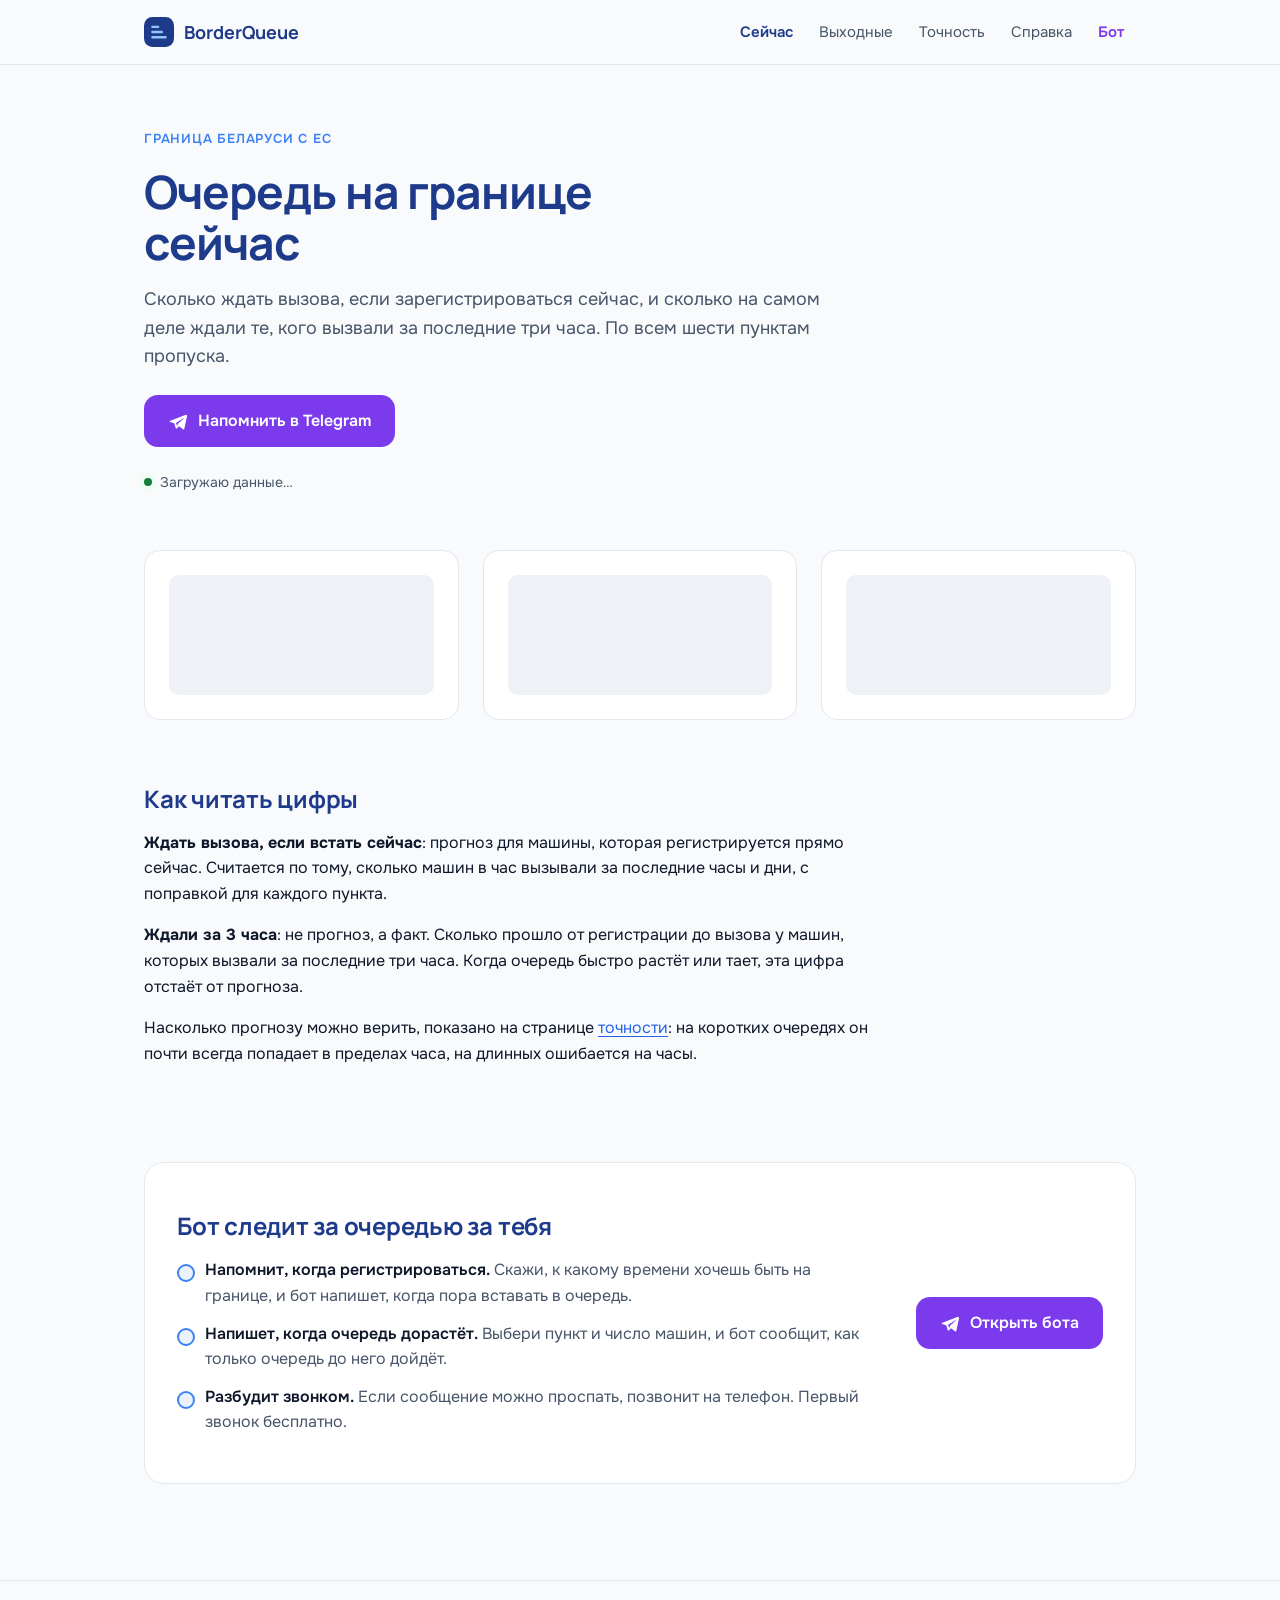
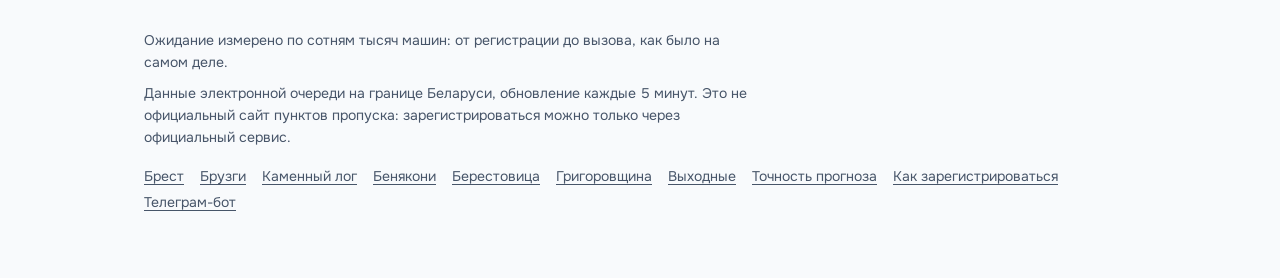
==== index.html @ abd7f9c5 "feat: a preview image for links to the site Links shared in Telegram and social networks showed no p" ====
<!doctype html>
<html lang="ru">
<head>
<meta charset="utf-8">
<meta name="viewport" content="width=device-width, initial-scale=1">
<title>Очередь на границе Беларуси сейчас: Брест, Брузги, Каменный лог, Бенякони</title>
<meta name="description" content="Сколько машин в зоне ожидания на каждом пункте пропуска Беларуси с ЕС, сколько ждать вызова и сколько на самом деле ждали. Обновление каждые 5 минут.">
<link rel="canonical" href="https://borderqueue.app/">
<meta property="og:type" content="website">
<meta property="og:title" content="Очередь на границе Беларуси сейчас: Брест, Брузги, Каменный лог, Бенякони">
<meta property="og:description" content="Сколько машин в зоне ожидания на каждом пункте пропуска Беларуси с ЕС, сколько ждать вызова и сколько на самом деле ждали. Обновление каждые 5 минут.">
<meta property="og:url" content="https://borderqueue.app/">
<meta property="og:locale" content="ru_RU">
<meta property="og:site_name" content="BorderQueue">
<meta property="og:image" content="https://borderqueue.app/assets/og.png">
<meta property="og:image:width" content="1200">
<meta property="og:image:height" content="630">
<meta property="og:image:alt" content="BorderQueue: очередь на границе Беларуси сейчас">
<meta name="twitter:card" content="summary_large_image">
<meta name="theme-color" content="#f8fafc">
<link rel="icon" href="data:image/svg+xml,%3Csvg xmlns='http://www.w3.org/2000/svg' viewBox='0 0 32 32'%3E%3Crect width='32' height='32' rx='9' fill='%231e3a8a'/%3E%3Cpath d='M9 21.5h14M9 16h10M9 10.5h6' stroke='%2393c5fd' stroke-width='2.6' stroke-linecap='round'/%3E%3C/svg%3E">
<link rel="preconnect" href="https://fonts.googleapis.com">
<link rel="preconnect" href="https://fonts.gstatic.com" crossorigin>
<link href="https://fonts.googleapis.com/css2?family=Manrope:wght@600;700&amp;family=Onest:wght@400;500;600;700&amp;display=swap" rel="stylesheet">
<link rel="preconnect" href="https://borderqueueapi.onrender.com" crossorigin>
<link rel="stylesheet" href="assets/style.css">
<script src="assets/app.js" defer></script>
</head>
<body data-page="index" data-start="site">
<header class="top">
  <div class="wrap">
    <a class="brand" href="index.html"><svg width="30" height="30" viewBox="0 0 32 32" aria-hidden="true"><rect width="32" height="32" rx="9" fill="#1e3a8a"/><path d="M9 21.5h14M9 16h10M9 10.5h6" stroke="#93c5fd" stroke-width="2.6" stroke-linecap="round"/></svg><span>BorderQueue</span></a>
    <nav class="nav" aria-label="Разделы"><a href="index.html" class="hide-sm" aria-current="page">Сейчас</a><a href="weekend.html" class="">Выходные</a><a href="accuracy.html" class="hide-sm">Точность</a><a href="guide.html" class="hide-sm">Справка</a><a class="nav-bot" data-bot href="https://t.me/BorderTimerBot">Бот</a></nav>
  </div>
</header>
<main class="wrap">
<section class="hero">
<p class="eyebrow">Граница Беларуси с ЕС</p>
<h1>Очередь на границе сейчас</h1>
<p class="lead">Сколько ждать вызова, если зарегистрироваться сейчас, и сколько на самом деле ждали те, кого вызвали за последние три часа. По всем шести пунктам пропуска.</p>
<div class="hero-actions"><a class="btn" data-bot href="https://t.me/BorderTimerBot"><svg width="20" height="20" viewBox="0 0 24 24" aria-hidden="true" fill="currentColor"><path d="M21.4 4.6 2.9 11.7c-1.3.5-1.2 1.2-.2 1.5l4.7 1.5 1.8 5.6c.2.6.4.8.8.8.4 0 .6-.2.9-.5l2.3-2.2 4.8 3.5c.9.5 1.5.2 1.7-.8l3.1-14.7c.3-1.3-.5-1.9-1.4-1.6zM9.6 14.3l8.8-5.6c.4-.3.8-.1.5.2l-7.3 6.6-.3 3.2-1.7-4.4z"/></svg>Напомнить в Telegram</a></div>
<p class="status-line" id="updated" role="status"><span class="live" aria-hidden="true"></span><span>Загружаю данные…</span></p>
<div class="stale" id="stale" role="status" hidden></div>
</section>
<noscript><p class="muted">Цифры подгружаются скриптом. Включи JavaScript или открой бота в Telegram.</p></noscript>
<div class="grid" id="cards" aria-live="polite"><div class="card"><span class="skeleton"></span></div><div class="card"><span class="skeleton"></span></div><div class="card"><span class="skeleton"></span></div></div>
<h2>Как читать цифры</h2>
<p><strong>Ждать вызова, если встать сейчас</strong>: прогноз для машины, которая регистрируется прямо сейчас. Считается по тому, сколько машин в час вызывали за последние часы и дни, с поправкой для каждого пункта.</p>
<p><strong>Ждали за 3 часа</strong>: не прогноз, а факт. Сколько прошло от регистрации до вызова у машин, которых вызвали за последние три часа. Когда очередь быстро растёт или тает, эта цифра отстаёт от прогноза.</p>
<p>Насколько прогнозу можно верить, показано на странице <a href="accuracy.html">точности</a>: на коротких очередях он почти всегда попадает в пределах часа, на длинных ошибается на часы.</p>
<section class="cta" aria-labelledby="cta-title">
  <div>
    <h2 id="cta-title">Бот следит за очередью за тебя</h2>
    <ul class="features">
      <li><strong>Напомнит, когда регистрироваться.</strong> Скажи, к какому времени хочешь быть на границе, и бот напишет, когда пора вставать в очередь.</li>
      <li><strong>Напишет, когда очередь дорастёт.</strong> Выбери пункт и число машин, и бот сообщит, как только очередь до него дойдёт.</li>
      <li><strong>Разбудит звонком.</strong> Если сообщение можно проспать, позвонит на телефон. Первый звонок бесплатно.</li>
    </ul>
  </div>
  <a class="btn" data-bot href="https://t.me/BorderTimerBot"><svg width="20" height="20" viewBox="0 0 24 24" aria-hidden="true" fill="currentColor"><path d="M21.4 4.6 2.9 11.7c-1.3.5-1.2 1.2-.2 1.5l4.7 1.5 1.8 5.6c.2.6.4.8.8.8.4 0 .6-.2.9-.5l2.3-2.2 4.8 3.5c.9.5 1.5.2 1.7-.8l3.1-14.7c.3-1.3-.5-1.9-1.4-1.6zM9.6 14.3l8.8-5.6c.4-.3.8-.1.5.2l-7.3 6.6-.3 3.2-1.7-4.4z"/></svg>Открыть бота</a>
</section>
</main>
<footer>
  <div class="wrap">
    <p id="totals">Ожидание измерено по сотням тысяч машин: от регистрации до вызова, как было на самом деле.</p>
    <p>Данные электронной очереди на границе Беларуси, обновление каждые 5 минут. Это не официальный сайт пунктов пропуска: зарегистрироваться можно только через официальный сервис.</p>
    <div class="links"><a href="brest.html">Брест</a> <a href="bruzgi.html">Брузги</a> <a href="kamenny-log.html">Каменный лог</a> <a href="benyakoni.html">Бенякони</a> <a href="berestovitsa.html">Берестовица</a> <a href="grigorovshchina.html">Григоровщина</a> <a href="weekend.html">Выходные</a> <a href="accuracy.html">Точность прогноза</a> <a href="guide.html">Как зарегистрироваться</a> <a data-bot href="https://t.me/BorderTimerBot">Телеграм-бот</a></div>
  </div>
</footer>
</body>
</html>
---- assets/style.css ----
/* BorderQueue. Дизайн-система из UI/UX Pro Max: «Minimalism & Swiss Style», плотность 3/10
   (просторно), движение 2/10. Палитра скилла: синий #1E3A8A для заголовков, #3B82F6 для ссылок и
   графиков, фиолетовый #7C3AED для действия, фон #F8FAFC. Шрифты: вместо Outfit и Work Sans,
   у которых нет кириллицы, их ближайшие кириллические замены: Manrope и Onest. */

:root {
  --bg: #f8fafc;
  --card: #ffffff;
  --muted: #eef2f7;
  --text: #0f172a;
  --text-2: #475569;
  --heading: #1e3a8a;
  --link: #2563eb;
  --line: #e2e8f0;
  --accent: #7c3aed;
  --accent-hover: #6d28d9;
  --on-accent: #ffffff;
  --chart: #3b82f6;
  --chart-fill: rgba(59, 130, 246, 0.10);
  --ok: #15803d;   --ok-soft: #ecfdf3;
  --warn: #a16207; --warn-soft: #fefbe8;
  --bad: #b91c1c;  --bad-soft: #fef2f2;
  --ring: #1e3a8a;

  /* шкала отступов при плотности 3/10 */
  --s1: 8px; --s2: 16px; --s3: 24px; --s4: 32px; --s5: 48px; --s6: 64px; --s7: 96px;
  --radius: 16px;
  color-scheme: light;
}

* { box-sizing: border-box; }
html { -webkit-text-size-adjust: 100%; }

body {
  margin: 0;
  background: var(--bg);
  color: var(--text);
  font-family: "Onest", system-ui, -apple-system, "Segoe UI", Roboto, sans-serif;
  font-size: 16px;
  line-height: 1.6;
  touch-action: manipulation;
}

h1, h2, h3, .brand, .big { font-family: "Manrope", "Onest", system-ui, sans-serif; }

a { color: var(--link); text-underline-offset: 3px; }
a:hover { color: var(--heading); }
a:focus-visible, .btn:focus-visible { outline: 2px solid var(--ring); outline-offset: 3px; border-radius: 8px; }

.num { font-variant-numeric: tabular-nums; }
.visually-hidden { position: absolute; width: 1px; height: 1px; overflow: hidden; clip: rect(0 0 0 0); white-space: nowrap; }
.wrap { max-width: 1040px; margin: 0 auto; padding: 0 var(--s3); }
@media (max-width: 480px) { .wrap { padding: 0 var(--s2); } }

/* ---------- шапка ---------- */
.top { background: rgba(248, 250, 252, 0.92); backdrop-filter: saturate(1.4) blur(8px); position: sticky; top: 0; z-index: 10; border-bottom: 1px solid var(--line); }
.top .wrap { display: flex; align-items: center; justify-content: space-between; gap: var(--s2); min-height: 64px; }
.brand { display: inline-flex; align-items: center; gap: 10px; font-weight: 700; font-size: 18px; color: var(--heading); text-decoration: none; }
.nav { display: flex; align-items: center; gap: 2px; }
.nav a { color: var(--text-2); text-decoration: none; font-size: 15px; padding: 0 12px; min-height: 44px; display: inline-flex; align-items: center; border-radius: 10px; transition: color 200ms ease, background-color 200ms ease; }
.nav a:hover { color: var(--heading); background: var(--muted); }
.nav a[aria-current="page"] { color: var(--heading); font-weight: 600; }
.nav .nav-bot { color: var(--accent); font-weight: 600; }
@media (max-width: 560px) { .nav .hide-sm { display: none; } .nav a { padding: 0 10px; } }

/* ---------- первый экран ---------- */
.hero { padding: var(--s6) 0 var(--s4); }
@media (max-width: 480px) {
  .hero { padding: var(--s4) 0 var(--s1); }
  .hero .eyebrow { margin-bottom: var(--s1); }
  .hero .lead { font-size: 16px; margin-bottom: var(--s2); }
  .hero .btn { width: 100%; }
  .status-line { margin-top: var(--s2); }
}
.eyebrow { font-size: 13px; font-weight: 600; letter-spacing: 0.06em; text-transform: uppercase; color: var(--chart); margin: 0 0 var(--s2); }
h1 { font-size: clamp(30px, 5vw, 46px); line-height: 1.12; font-weight: 700; letter-spacing: -0.02em; color: var(--heading); margin: 0 0 var(--s2); max-width: 20ch; }
.lead { font-size: 18px; color: var(--text-2); margin: 0 0 var(--s3); max-width: 60ch; }
.hero-actions { display: flex; flex-wrap: wrap; align-items: center; gap: var(--s2) var(--s3); }

h2 { font-size: 24px; line-height: 1.25; font-weight: 700; letter-spacing: -0.01em; color: var(--heading); margin: var(--s6) 0 var(--s2); }
h3 { font-size: 18px; font-weight: 700; margin: 0; color: var(--text); }
p { max-width: 68ch; margin: 0 0 var(--s2); }
.muted { color: var(--text-2); }
.small { font-size: 14px; }

/* ---------- кнопки ---------- */
.btn { display: inline-flex; align-items: center; justify-content: center; gap: 10px; min-height: 52px; padding: 0 24px; border-radius: 14px; background: var(--accent); color: var(--on-accent); font-weight: 600; font-size: 16px; text-decoration: none; transition: background-color 200ms ease; cursor: pointer; }
.btn:hover { background: var(--accent-hover); color: var(--on-accent); }
.btn svg { flex: none; }
.link-arrow { font-weight: 600; text-decoration: none; }
.link-arrow:hover { text-decoration: underline; }

/* ---------- состояние данных ---------- */
.status-line { display: flex; align-items: center; gap: 8px; font-size: 14px; color: var(--text-2); margin: var(--s3) 0 0; }
.live { width: 8px; height: 8px; border-radius: 50%; background: var(--ok); box-shadow: 0 0 0 4px var(--ok-soft); flex: none; }
.stale { background: var(--warn-soft); border: 1px solid #f3e3a1; color: var(--text); border-radius: 12px; padding: 12px 16px; margin: var(--s2) 0 0; font-size: 15px; }
.stale[hidden] { display: none; }

/* ---------- карточки пунктов ---------- */
.grid { display: grid; grid-template-columns: 1fr; gap: var(--s2); margin-top: var(--s3); }
@media (min-width: 720px) { .grid { grid-template-columns: repeat(2, 1fr); gap: var(--s3); } }
@media (min-width: 1000px) { .grid { grid-template-columns: repeat(3, 1fr); } }

.card { background: var(--card); border: 1px solid var(--line); border-radius: var(--radius); padding: var(--s3); }
a.card { display: block; color: inherit; text-decoration: none; transition: border-color 200ms ease; }
a.card:hover { border-color: #c7d2fe; color: inherit; }

.card-head { display: flex; align-items: center; justify-content: space-between; gap: var(--s1); }
.pill { font-size: 13px; font-weight: 600; padding: 2px 10px; border-radius: 999px; white-space: nowrap; border: 1px solid transparent; }
.pill.ok { color: var(--ok); background: var(--ok-soft); border-color: #c8ecd5; }
.pill.warn { color: var(--warn); background: var(--warn-soft); border-color: #f3e3a1; }
.pill.bad { color: var(--bad); background: var(--bad-soft); border-color: #f6caca; }
.pill.none { color: var(--text-2); background: var(--muted); }

.big { font-size: 34px; font-weight: 700; line-height: 1.1; letter-spacing: -0.02em; color: var(--text); margin: var(--s2) 0 2px; }
.big-label { font-size: 14px; color: var(--text-2); }
.facts { display: flex; flex-wrap: wrap; gap: 4px var(--s3); margin-top: var(--s2); font-size: 14px; color: var(--text-2); }
.facts b { color: var(--text); font-weight: 600; }

.spark { display: block; width: 100%; height: 44px; margin-top: var(--s2); }
.spark.big-chart { height: 120px; }
.spark-cap { display: flex; justify-content: space-between; font-size: 12px; color: var(--text-2); margin-top: 4px; }

.detail { display: grid; grid-template-columns: 1fr; gap: var(--s3); }
@media (min-width: 720px) { .detail { grid-template-columns: repeat(3, 1fr); } }
.detail .big { margin-top: 4px; }

.skeleton { display: block; height: 120px; border-radius: 10px; background: var(--muted); }

/* ---------- блок бота ---------- */
.cta { margin: var(--s7) 0 0; padding: var(--s5) var(--s4); border-radius: 20px; background: var(--card); border: 1px solid var(--line); display: grid; gap: var(--s3); align-items: center; }
@media (min-width: 760px) { .cta { grid-template-columns: 1fr auto; } }
@media (max-width: 480px) { .cta { padding: var(--s4) var(--s3); margin-top: var(--s6); } }
.cta h2 { margin: 0 0 var(--s1); }
.cta p { margin: 0; color: var(--text-2); }

.features { list-style: none; margin: var(--s2) 0 0; padding: 0; display: grid; gap: 12px; color: var(--text-2); max-width: 62ch; }
.features li { padding-left: 28px; position: relative; }
.features li::before { content: ""; position: absolute; left: 0; top: 7px; width: 14px; height: 14px; border-radius: 50%; background: var(--chart-fill); border: 2px solid var(--chart); }
.features strong { color: var(--text); font-weight: 600; }

/* ---------- дозор на странице пункта ---------- */
.watch { margin-top: var(--s3); padding: var(--s3); border-radius: var(--radius); background: #f5f3ff; border: 1px solid #e4dcfd; display: grid; gap: var(--s2); align-items: center; }
@media (min-width: 720px) { .watch { grid-template-columns: 1fr auto; } }
.watch h3 { margin-bottom: 4px; }
.watch p { margin: 0; color: var(--text-2); }
@media (max-width: 480px) { .watch .btn { width: 100%; } }

/* ---------- выходные ---------- */
.wk-card { margin-bottom: var(--s3); }
.wk-card h3 a { color: var(--text); text-decoration: none; }
.wk-card h3 a:hover { color: var(--heading); }
.wk { width: 100%; border-collapse: separate; border-spacing: 4px; margin-top: var(--s2); font-size: 14px; }
.wk th { font-weight: 500; color: var(--text-2); font-size: 13px; text-align: left; padding: 0 6px; }
.wk th[scope="row"] { color: var(--text); font-weight: 600; white-space: nowrap; padding-right: 8px; }
.wk td { border-radius: 10px; padding: 8px 8px; vertical-align: top; background: var(--muted); }
.wk td.ok { background: var(--ok-soft); }
.wk td.warn { background: var(--warn-soft); }
.wk td.bad { background: var(--bad-soft); }
.wk .m { display: block; font-weight: 700; font-size: 15px; color: var(--text); white-space: nowrap; }
.wk .r { display: block; font-size: 12px; color: var(--text-2); line-height: 1.35; white-space: nowrap; }
.table-scroll { overflow-x: auto; -webkit-overflow-scrolling: touch; }
.legend { display: flex; flex-wrap: wrap; gap: 8px var(--s3); font-size: 13px; color: var(--text-2); margin: var(--s2) 0 var(--s3); }
.legend span { display: inline-flex; align-items: center; gap: 8px; }
.sw { width: 14px; height: 14px; border-radius: 4px; display: inline-block; }
.sw.ok { background: var(--ok-soft); border: 1px solid #c8ecd5; }
.sw.warn { background: var(--warn-soft); border: 1px solid #f3e3a1; }
.sw.bad { background: var(--bad-soft); border: 1px solid #f6caca; }
.note { font-size: 14px; color: var(--text-2); margin-top: var(--s2); }

@media (max-width: 480px) {
  .card { padding: var(--s2) 18px; }
  .wk { border-spacing: 3px; font-size: 13px; }
  .wk td { padding: 6px 4px; }
  .wk th[scope="row"] { padding-right: 2px; }
  .wk .m { font-size: 14px; }
  .wk .r { font-size: 11px; }
  .wk th { padding: 0 3px; }
}

/* ---------- точность ---------- */
.bars { display: grid; gap: var(--s3); }
.bar-top { display: flex; justify-content: space-between; align-items: baseline; gap: var(--s1); margin-bottom: 8px; }
.bar-top strong { font-family: "Manrope", sans-serif; font-size: 22px; color: var(--text); }
.bar { height: 10px; background: var(--muted); border-radius: 999px; overflow: hidden; }
.bar > i { display: block; height: 100%; background: var(--chart); border-radius: 999px; }
.bar-sub { font-size: 13px; color: var(--text-2); margin-top: 6px; }

/* ---------- справка ---------- */
.prose { max-width: 70ch; }
.prose h2 { margin-top: var(--s5); }
.prose ul, .prose ol { padding-left: 22px; margin: 0 0 var(--s2); }
.prose li { margin-bottom: 6px; }
.prose li::marker { color: var(--chart); }
.callout { background: #f5f3ff; border: 1px solid #e4dcfd; border-radius: 12px; padding: 14px 18px; }

/* ---------- подвал ---------- */
footer { margin-top: var(--s7); border-top: 1px solid var(--line); padding: var(--s5) 0 var(--s6); font-size: 14px; color: var(--text-2); }
footer p { margin-bottom: var(--s1); }
footer .links { display: flex; flex-wrap: wrap; gap: 4px var(--s2); margin-top: var(--s2); }
footer .links a { color: var(--text-2); }
footer .links a:hover { color: var(--heading); }

@media (prefers-reduced-motion: reduce) { * { transition: none !important; } }
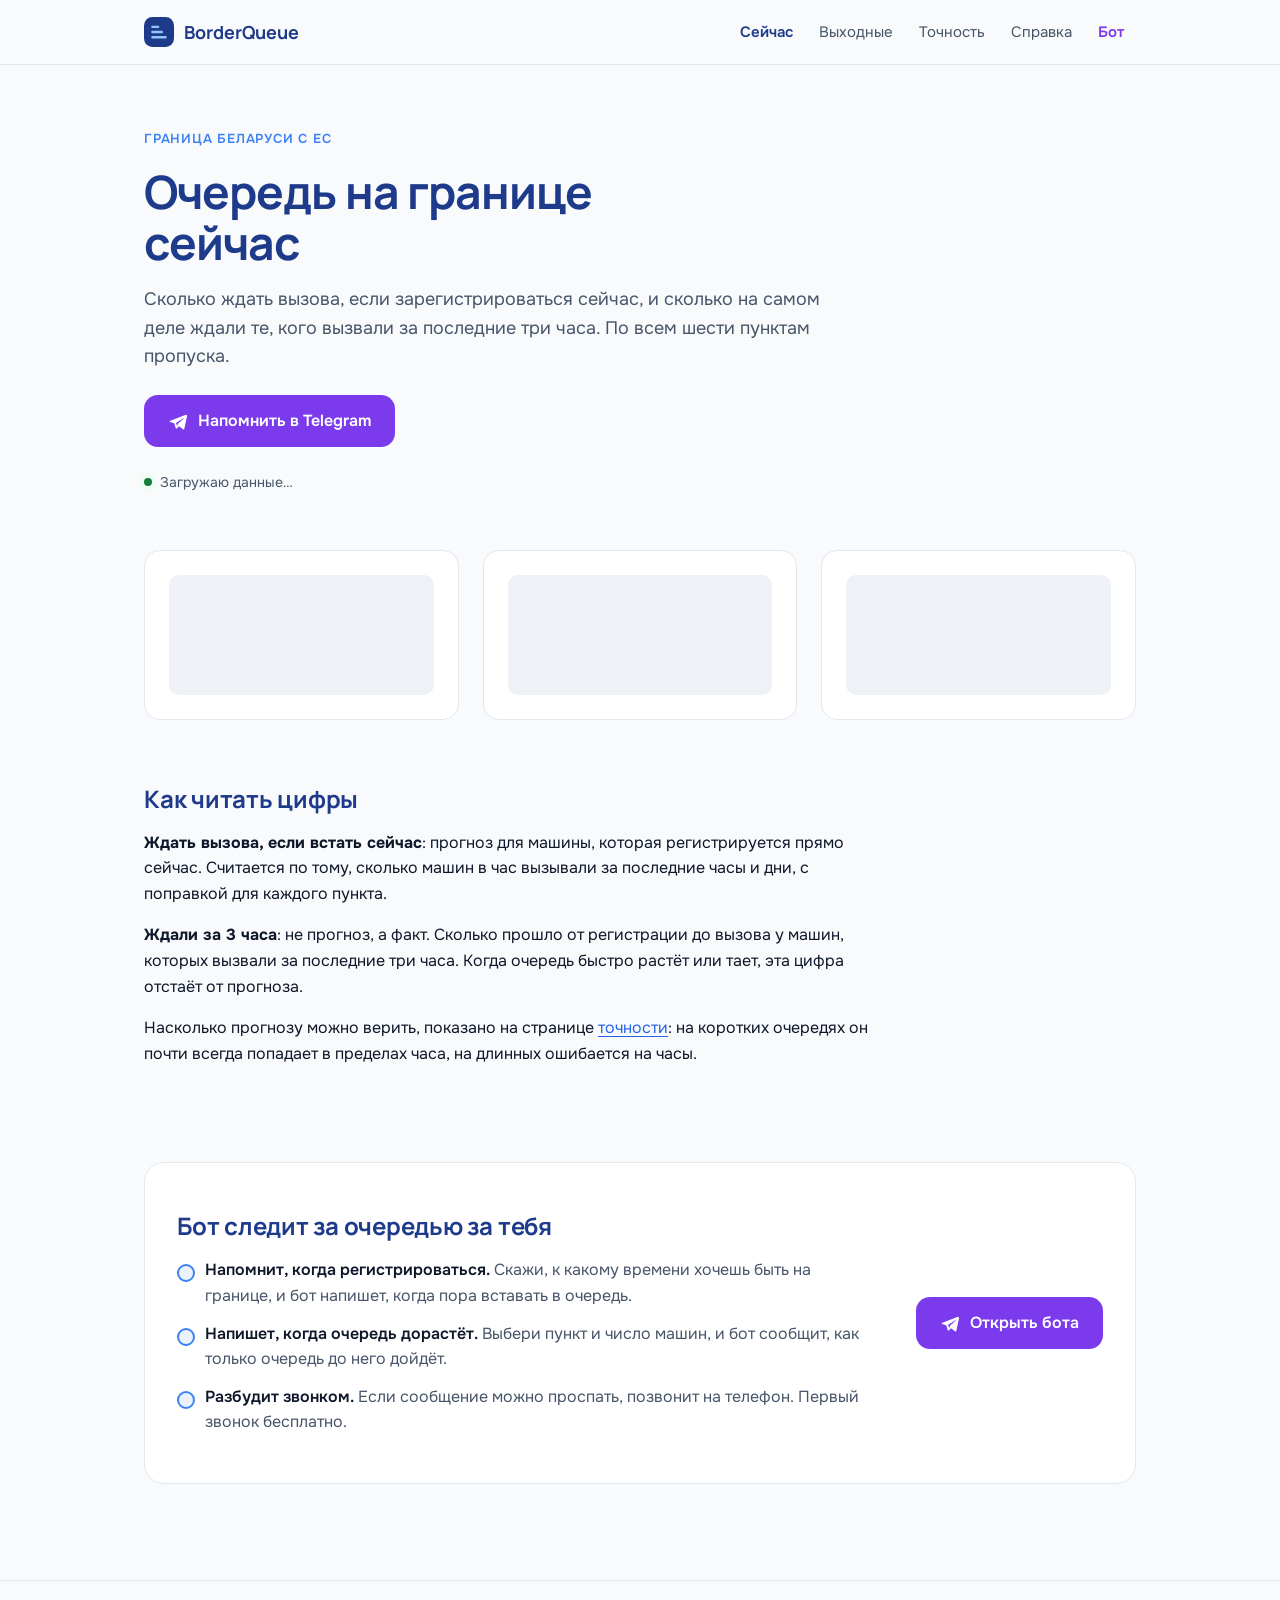
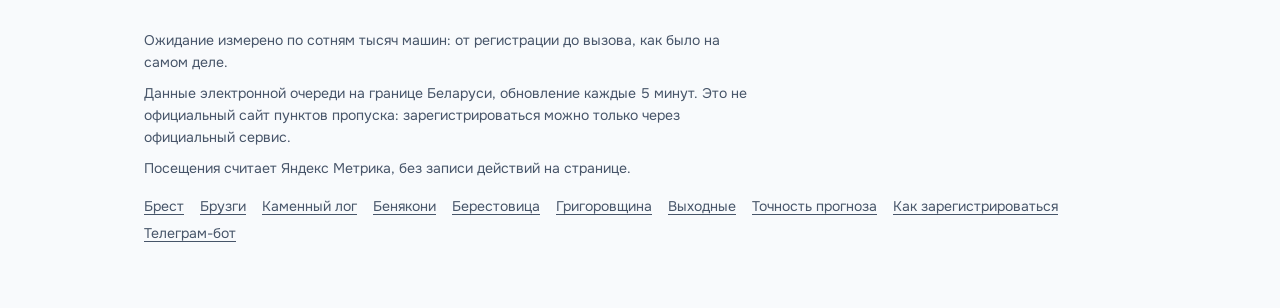
==== commit 99810a11: "feat: count visits with Yandex Metrica Counter 113535938 in the owner's account. Visits, sources and" ====
--- a/index.html
+++ b/index.html
@@ -17,6 +17,7 @@
 <meta property="og:image:height" content="630">
 <meta property="og:image:alt" content="BorderQueue: очередь на границе Беларуси сейчас">
 <meta name="twitter:card" content="summary_large_image">
+<meta name="yandex-verification" content="3c50b49f162ca68e">
 <meta name="theme-color" content="#f8fafc">
 <link rel="icon" href="data:image/svg+xml,%3Csvg xmlns='http://www.w3.org/2000/svg' viewBox='0 0 32 32'%3E%3Crect width='32' height='32' rx='9' fill='%231e3a8a'/%3E%3Cpath d='M9 21.5h14M9 16h10M9 10.5h6' stroke='%2393c5fd' stroke-width='2.6' stroke-linecap='round'/%3E%3C/svg%3E">
 <link rel="preconnect" href="https://fonts.googleapis.com">
@@ -25,6 +26,14 @@
 <link rel="preconnect" href="https://borderqueueapi.onrender.com" crossorigin>
 <link rel="stylesheet" href="assets/style.css">
 <script src="assets/app.js" defer></script>
+<script>
+(function(m,e,t,r,i,k,a){m[i]=m[i]||function(){(m[i].a=m[i].a||[]).push(arguments)};
+m[i].l=1*new Date();for (var j=0;j<document.scripts.length;j++){if(document.scripts[j].src===r){return;}}
+k=e.createElement(t),a=e.getElementsByTagName(t)[0],k.async=1,k.src=r,a.parentNode.insertBefore(k,a)})
+(window,document,"script","https://mc.yandex.ru/metrika/tag.js","ym");
+ym(113535938,"init",{clickmap:false,trackLinks:true,accurateTrackBounce:true,webvisor:false});
+</script>
+<noscript><div><img src="https://mc.yandex.ru/watch/113535938" style="position:absolute;left:-9999px" alt=""></div></noscript>
 </head>
 <body data-page="index" data-start="site">
 <header class="top">
@@ -64,6 +73,7 @@
   <div class="wrap">
     <p id="totals">Ожидание измерено по сотням тысяч машин: от регистрации до вызова, как было на самом деле.</p>
     <p>Данные электронной очереди на границе Беларуси, обновление каждые 5 минут. Это не официальный сайт пунктов пропуска: зарегистрироваться можно только через официальный сервис.</p>
+    <p>Посещения считает Яндекс Метрика, без записи действий на странице.</p>
     <div class="links"><a href="brest.html">Брест</a> <a href="bruzgi.html">Брузги</a> <a href="kamenny-log.html">Каменный лог</a> <a href="benyakoni.html">Бенякони</a> <a href="berestovitsa.html">Берестовица</a> <a href="grigorovshchina.html">Григоровщина</a> <a href="weekend.html">Выходные</a> <a href="accuracy.html">Точность прогноза</a> <a href="guide.html">Как зарегистрироваться</a> <a data-bot href="https://t.me/BorderTimerBot">Телеграм-бот</a></div>
   </div>
 </footer>
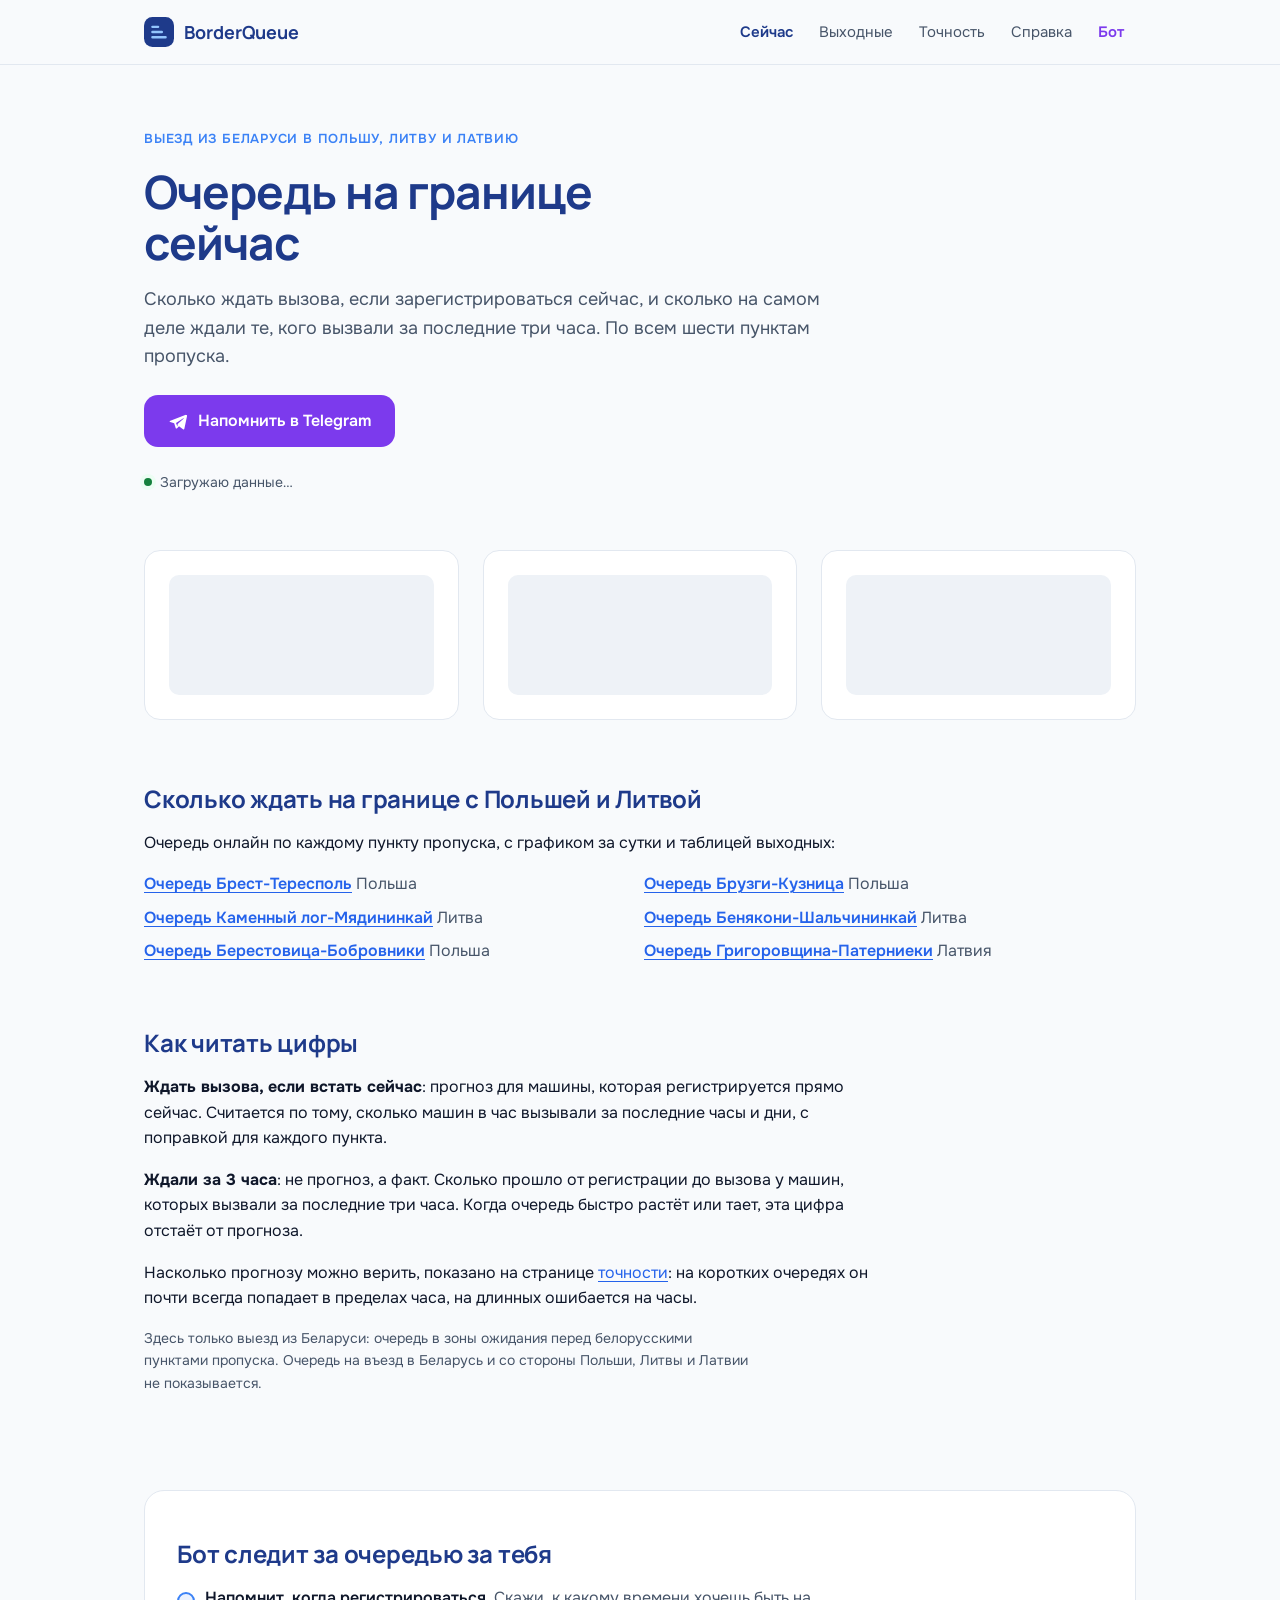
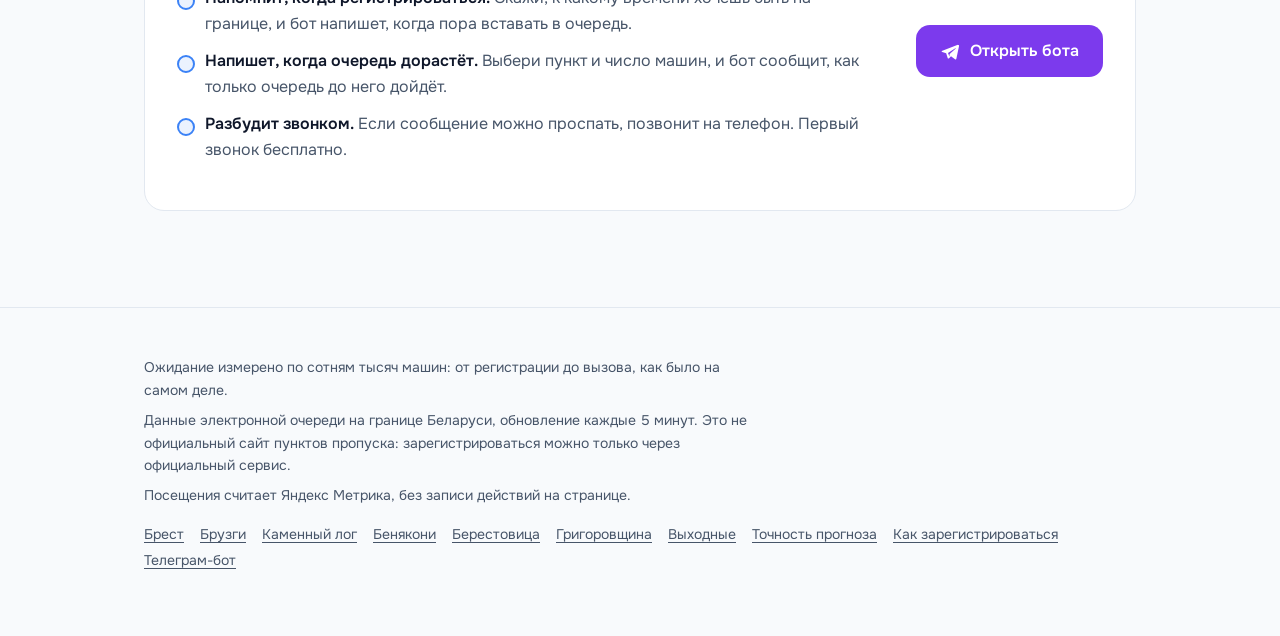
==== commit 83f22927: "feat: titles and texts written for what people actually search From Google and Yandex suggestions fo" ====
--- a/index.html
+++ b/index.html
@@ -3,12 +3,12 @@
 <head>
 <meta charset="utf-8">
 <meta name="viewport" content="width=device-width, initial-scale=1">
-<title>Очередь на границе Беларуси сейчас: Брест, Брузги, Каменный лог, Бенякони</title>
-<meta name="description" content="Сколько машин в зоне ожидания на каждом пункте пропуска Беларуси с ЕС, сколько ждать вызова и сколько на самом деле ждали. Обновление каждые 5 минут.">
+<title>Очередь на границе с Польшей и Литвой сейчас онлайн: Брест, Брузги, Каменный лог, Бенякони</title>
+<meta name="description" content="Сколько ждать на границе с Польшей, Литвой и Латвией сегодня: машины в зоне ожидания на всех пунктах пропуска Беларуси, прогноз ожидания вызова и сколько ждали на самом деле. Онлайн, каждые 5 минут.">
 <link rel="canonical" href="https://borderqueue.app/">
 <meta property="og:type" content="website">
-<meta property="og:title" content="Очередь на границе Беларуси сейчас: Брест, Брузги, Каменный лог, Бенякони">
-<meta property="og:description" content="Сколько машин в зоне ожидания на каждом пункте пропуска Беларуси с ЕС, сколько ждать вызова и сколько на самом деле ждали. Обновление каждые 5 минут.">
+<meta property="og:title" content="Очередь на границе с Польшей и Литвой сейчас онлайн: Брест, Брузги, Каменный лог, Бенякони">
+<meta property="og:description" content="Сколько ждать на границе с Польшей, Литвой и Латвией сегодня: машины в зоне ожидания на всех пунктах пропуска Беларуси, прогноз ожидания вызова и сколько ждали на самом деле. Онлайн, каждые 5 минут.">
 <meta property="og:url" content="https://borderqueue.app/">
 <meta property="og:locale" content="ru_RU">
 <meta property="og:site_name" content="BorderQueue">
@@ -44,7 +44,7 @@
 </header>
 <main class="wrap">
 <section class="hero">
-<p class="eyebrow">Граница Беларуси с ЕС</p>
+<p class="eyebrow">Выезд из Беларуси в Польшу, Литву и Латвию</p>
 <h1>Очередь на границе сейчас</h1>
 <p class="lead">Сколько ждать вызова, если зарегистрироваться сейчас, и сколько на самом деле ждали те, кого вызвали за последние три часа. По всем шести пунктам пропуска.</p>
 <div class="hero-actions"><a class="btn" data-bot href="https://t.me/BorderTimerBot"><svg width="20" height="20" viewBox="0 0 24 24" aria-hidden="true" fill="currentColor"><path d="M21.4 4.6 2.9 11.7c-1.3.5-1.2 1.2-.2 1.5l4.7 1.5 1.8 5.6c.2.6.4.8.8.8.4 0 .6-.2.9-.5l2.3-2.2 4.8 3.5c.9.5 1.5.2 1.7-.8l3.1-14.7c.3-1.3-.5-1.9-1.4-1.6zM9.6 14.3l8.8-5.6c.4-.3.8-.1.5.2l-7.3 6.6-.3 3.2-1.7-4.4z"/></svg>Напомнить в Telegram</a></div>
@@ -53,10 +53,16 @@
 </section>
 <noscript><p class="muted">Цифры подгружаются скриптом. Включи JavaScript или открой бота в Telegram.</p></noscript>
 <div class="grid" id="cards" aria-live="polite"><div class="card"><span class="skeleton"></span></div><div class="card"><span class="skeleton"></span></div><div class="card"><span class="skeleton"></span></div></div>
+<h2>Сколько ждать на границе с Польшей и Литвой</h2>
+<p>Очередь онлайн по каждому пункту пропуска, с графиком за сутки и таблицей выходных:</p>
+<ul class="cp-links">
+<li><a href="brest.html">Очередь Брест-Тересполь</a> <span class="muted">Польша</span></li><li><a href="bruzgi.html">Очередь Брузги-Кузница</a> <span class="muted">Польша</span></li><li><a href="kamenny-log.html">Очередь Каменный лог-Мядининкай</a> <span class="muted">Литва</span></li><li><a href="benyakoni.html">Очередь Бенякони-Шальчининкай</a> <span class="muted">Литва</span></li><li><a href="berestovitsa.html">Очередь Берестовица-Бобровники</a> <span class="muted">Польша</span></li><li><a href="grigorovshchina.html">Очередь Григоровщина-Патерниеки</a> <span class="muted">Латвия</span></li>
+</ul>
 <h2>Как читать цифры</h2>
 <p><strong>Ждать вызова, если встать сейчас</strong>: прогноз для машины, которая регистрируется прямо сейчас. Считается по тому, сколько машин в час вызывали за последние часы и дни, с поправкой для каждого пункта.</p>
 <p><strong>Ждали за 3 часа</strong>: не прогноз, а факт. Сколько прошло от регистрации до вызова у машин, которых вызвали за последние три часа. Когда очередь быстро растёт или тает, эта цифра отстаёт от прогноза.</p>
 <p>Насколько прогнозу можно верить, показано на странице <a href="accuracy.html">точности</a>: на коротких очередях он почти всегда попадает в пределах часа, на длинных ошибается на часы.</p>
+<p class="muted small">Здесь только выезд из Беларуси: очередь в зоны ожидания перед белорусскими пунктами пропуска. Очередь на въезд в Беларусь и со стороны Польши, Литвы и Латвии не показывается.</p>
 <section class="cta" aria-labelledby="cta-title">
   <div>
     <h2 id="cta-title">Бот следит за очередью за тебя</h2>
--- a/assets/style.css
+++ b/assets/style.css
@@ -186,6 +186,11 @@
 .bar > i { display: block; height: 100%; background: var(--chart); border-radius: 999px; }
 .bar-sub { font-size: 13px; color: var(--text-2); margin-top: 6px; }
 
+/* ---------- ссылки на пункты на главной ---------- */
+.cp-links { list-style: none; padding: 0; margin: 0 0 var(--s2); display: grid; gap: 8px; }
+@media (min-width: 720px) { .cp-links { grid-template-columns: repeat(2, 1fr); } }
+.cp-links a { font-weight: 600; }
+
 /* ---------- справка ---------- */
 .prose { max-width: 70ch; }
 .prose h2 { margin-top: var(--s5); }
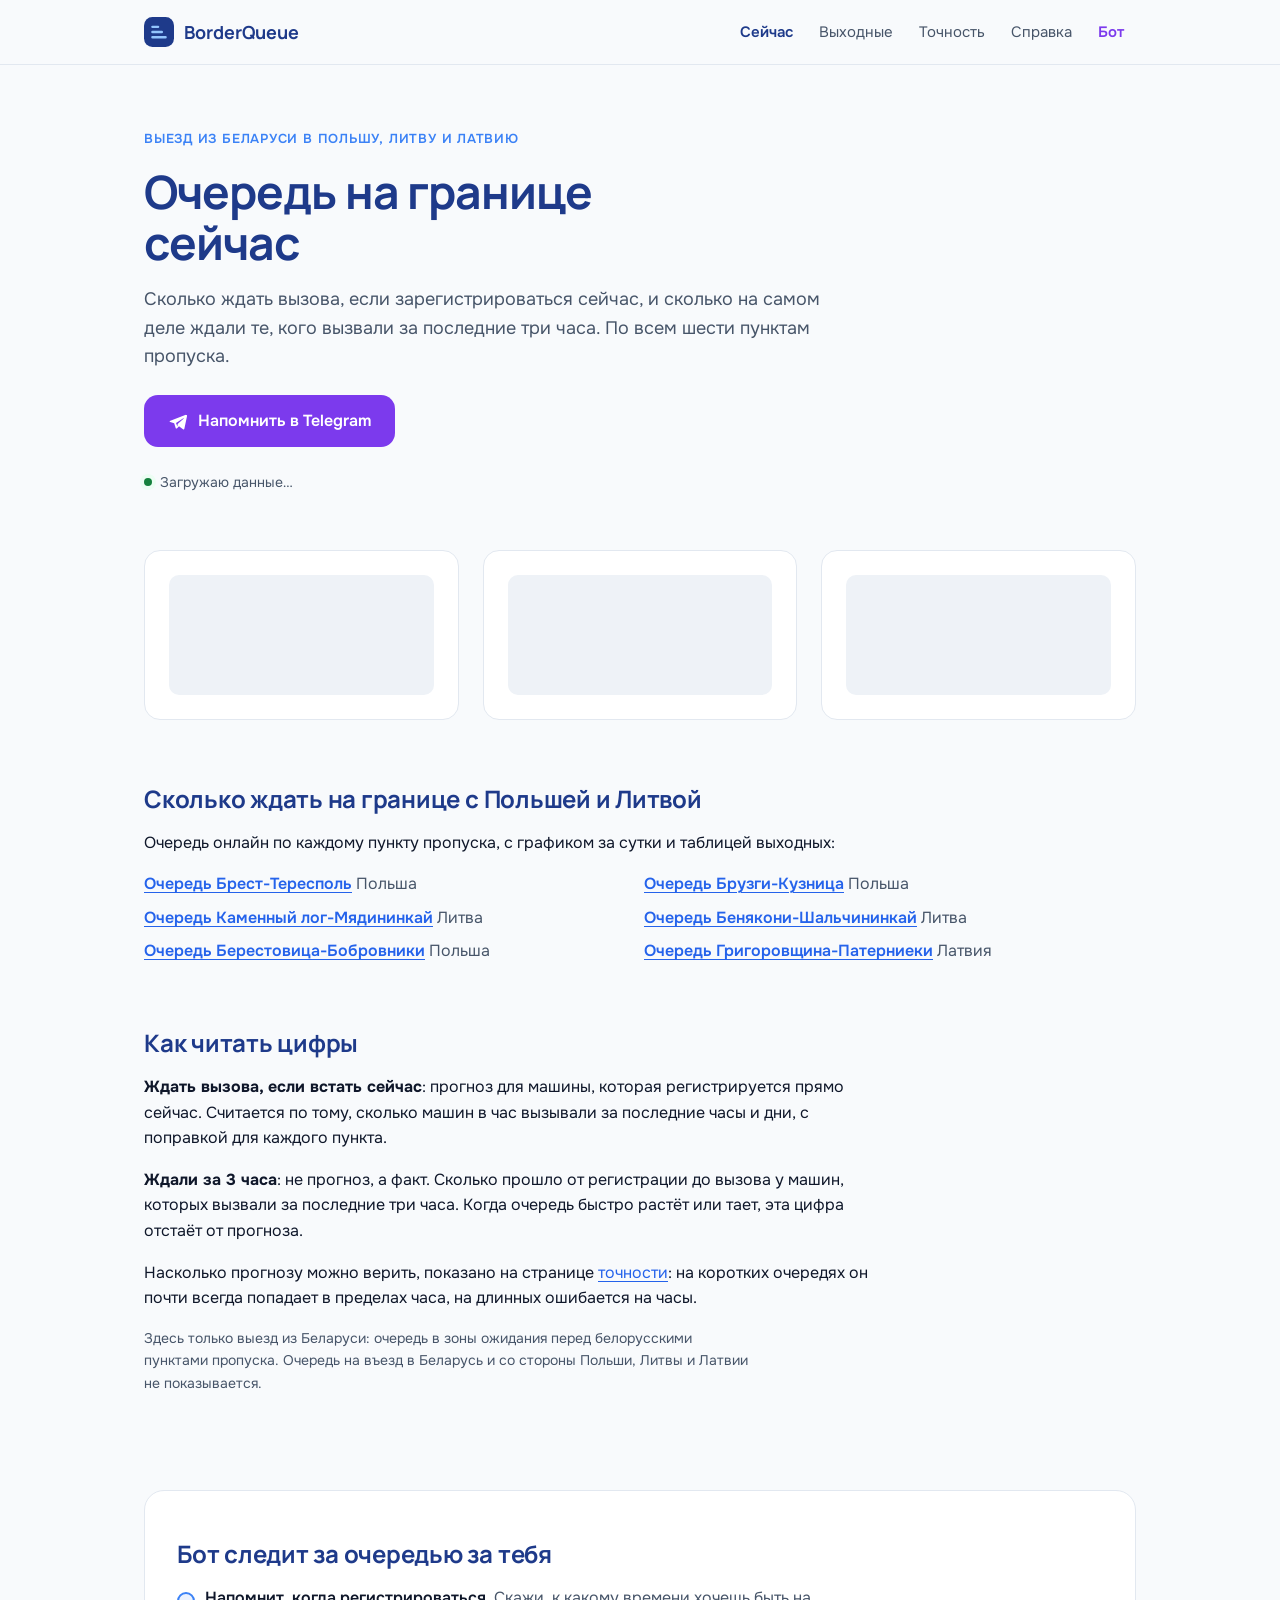
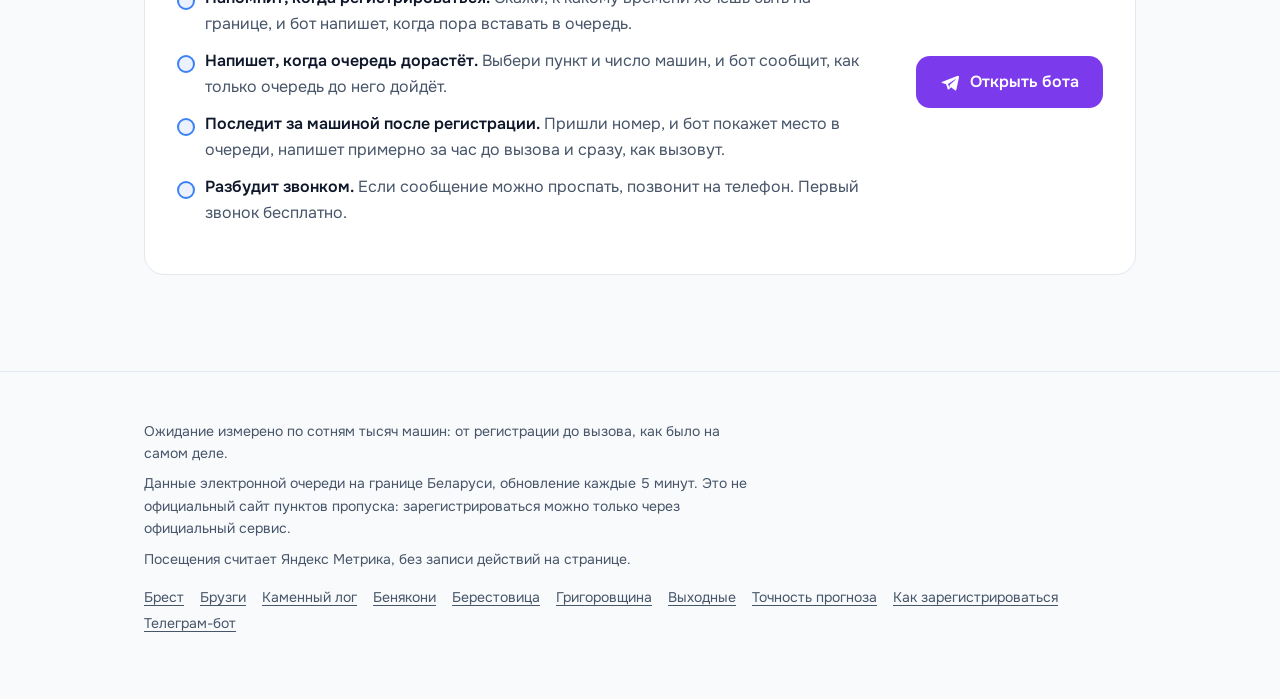
==== commit 1644dd6b: "feat: the site mentions following a car by its plate In the bot's feature list on every page and in " ====
--- a/index.html
+++ b/index.html
@@ -56,7 +56,7 @@
 <h2>Сколько ждать на границе с Польшей и Литвой</h2>
 <p>Очередь онлайн по каждому пункту пропуска, с графиком за сутки и таблицей выходных:</p>
 <ul class="cp-links">
-<li><a href="brest.html">Очередь Брест-Тересполь</a> <span class="muted">Польша</span></li><li><a href="bruzgi.html">Очередь Брузги-Кузница</a> <span class="muted">Польша</span></li><li><a href="kamenny-log.html">Очередь Каменный лог-Мядининкай</a> <span class="muted">Литва</span></li><li><a href="benyakoni.html">Очередь Бенякони-Шальчининкай</a> <span class="muted">Литва</span></li><li><a href="berestovitsa.html">Очередь Берестовица-Бобровники</a> <span class="muted">Польша</span></li><li><a href="grigorovshchina.html">Очередь Григоровщина-Патерниеки</a> <span class="muted">Латвия</span></li>
+<li><a href="brest.html">Очередь Брест-Тересполь</a> <span class="muted">Польша</span><br><span class="small muted" data-snap="Brest"></span></li><li><a href="bruzgi.html">Очередь Брузги-Кузница</a> <span class="muted">Польша</span><br><span class="small muted" data-snap="Bruzgi"></span></li><li><a href="kamenny-log.html">Очередь Каменный лог-Мядининкай</a> <span class="muted">Литва</span><br><span class="small muted" data-snap="KamennyLog"></span></li><li><a href="benyakoni.html">Очередь Бенякони-Шальчининкай</a> <span class="muted">Литва</span><br><span class="small muted" data-snap="Benyakoni"></span></li><li><a href="berestovitsa.html">Очередь Берестовица-Бобровники</a> <span class="muted">Польша</span><br><span class="small muted" data-snap="Berestovitsa"></span></li><li><a href="grigorovshchina.html">Очередь Григоровщина-Патерниеки</a> <span class="muted">Латвия</span><br><span class="small muted" data-snap="Grigorovshchina"></span></li>
 </ul>
 <h2>Как читать цифры</h2>
 <p><strong>Ждать вызова, если встать сейчас</strong>: прогноз для машины, которая регистрируется прямо сейчас. Считается по тому, сколько машин в час вызывали за последние часы и дни, с поправкой для каждого пункта.</p>
@@ -69,6 +69,7 @@
     <ul class="features">
       <li><strong>Напомнит, когда регистрироваться.</strong> Скажи, к какому времени хочешь быть на границе, и бот напишет, когда пора вставать в очередь.</li>
       <li><strong>Напишет, когда очередь дорастёт.</strong> Выбери пункт и число машин, и бот сообщит, как только очередь до него дойдёт.</li>
+      <li><strong>Последит за машиной после регистрации.</strong> Пришли номер, и бот покажет место в очереди, напишет примерно за час до вызова и сразу, как вызовут.</li>
       <li><strong>Разбудит звонком.</strong> Если сообщение можно проспать, позвонит на телефон. Первый звонок бесплатно.</li>
     </ul>
   </div>
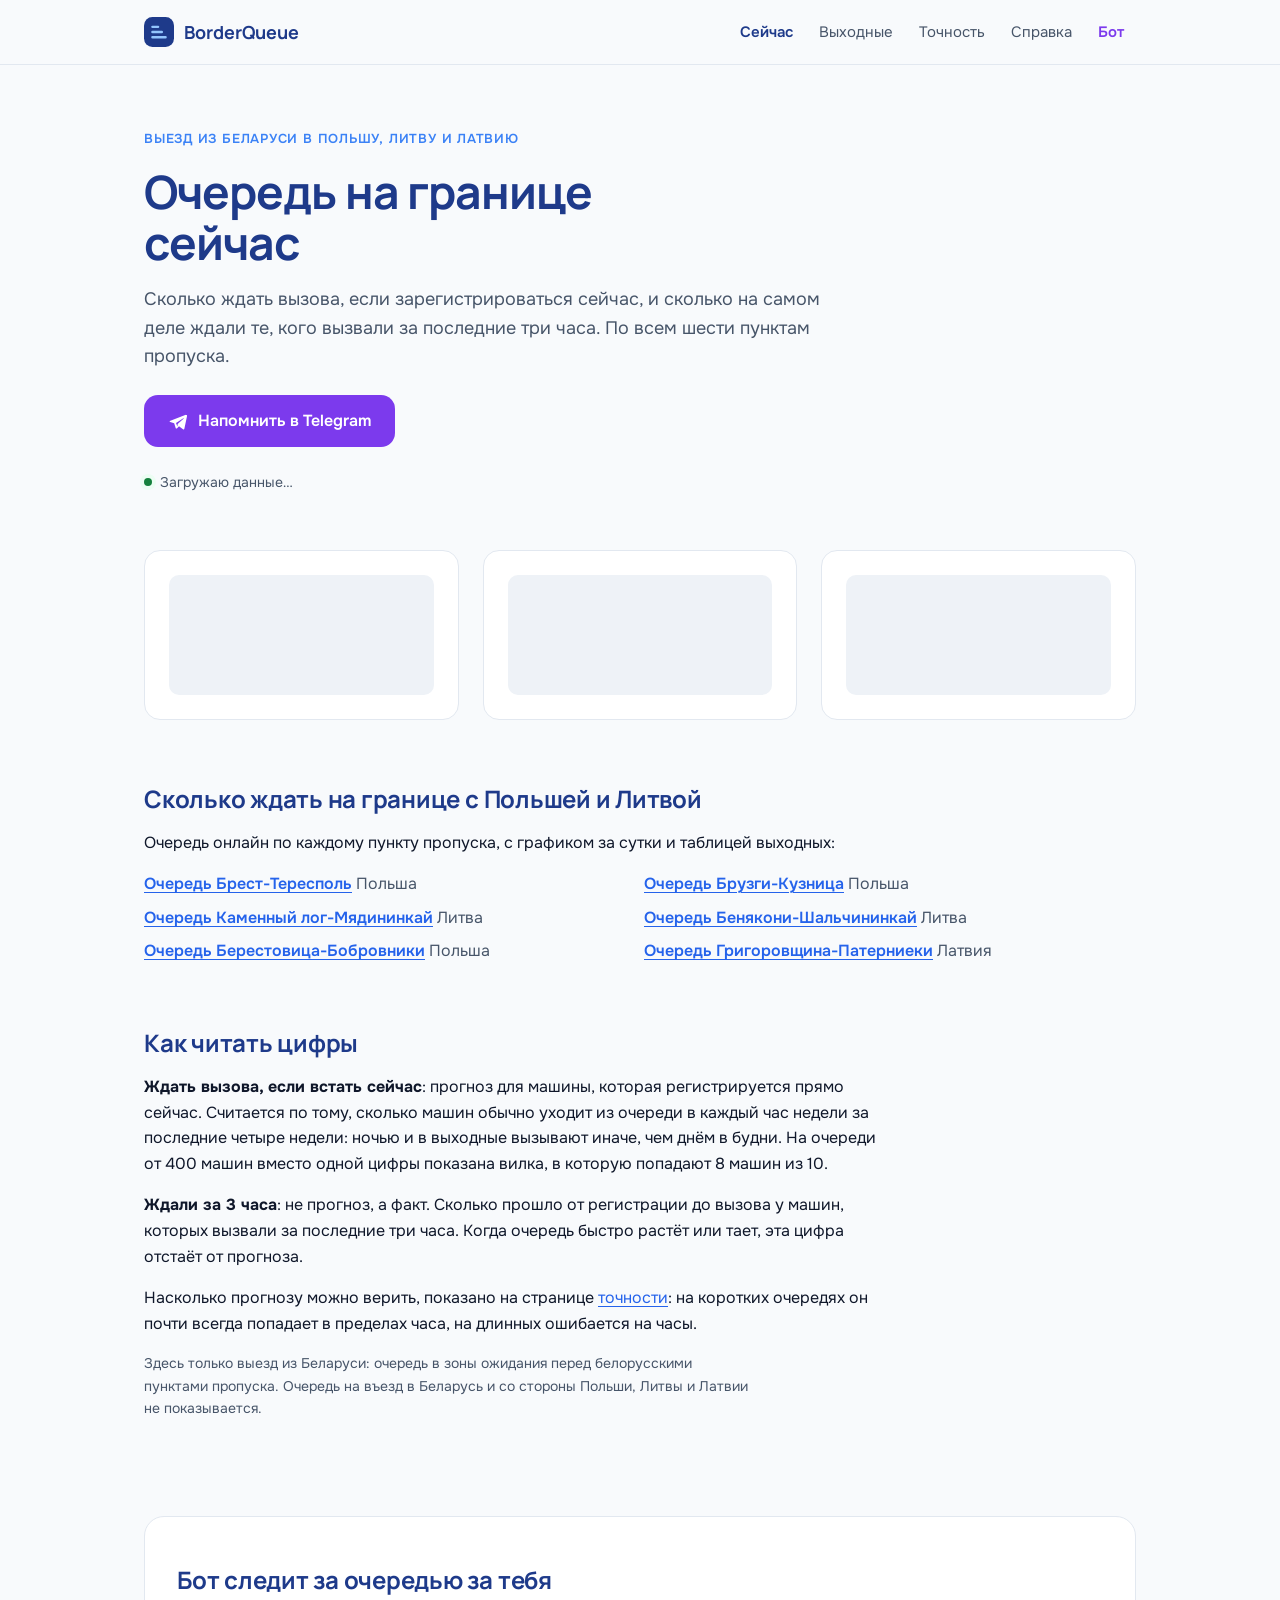
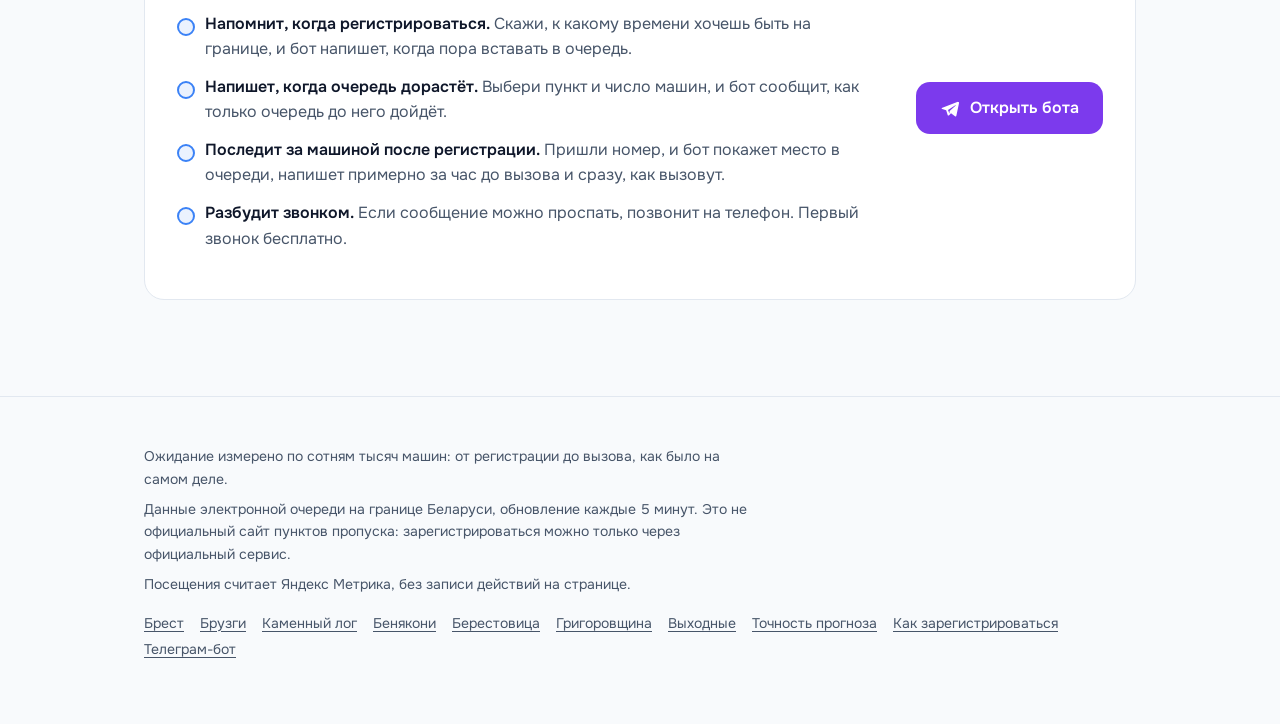
==== commit bced4e68: "feat: a window instead of one number on long queues From 400 cars the bot's open data carries the wi" ====
--- a/index.html
+++ b/index.html
@@ -59,7 +59,7 @@
 <li><a href="brest.html">Очередь Брест-Тересполь</a> <span class="muted">Польша</span><br><span class="small muted" data-snap="Brest"></span></li><li><a href="bruzgi.html">Очередь Брузги-Кузница</a> <span class="muted">Польша</span><br><span class="small muted" data-snap="Bruzgi"></span></li><li><a href="kamenny-log.html">Очередь Каменный лог-Мядининкай</a> <span class="muted">Литва</span><br><span class="small muted" data-snap="KamennyLog"></span></li><li><a href="benyakoni.html">Очередь Бенякони-Шальчининкай</a> <span class="muted">Литва</span><br><span class="small muted" data-snap="Benyakoni"></span></li><li><a href="berestovitsa.html">Очередь Берестовица-Бобровники</a> <span class="muted">Польша</span><br><span class="small muted" data-snap="Berestovitsa"></span></li><li><a href="grigorovshchina.html">Очередь Григоровщина-Патерниеки</a> <span class="muted">Латвия</span><br><span class="small muted" data-snap="Grigorovshchina"></span></li>
 </ul>
 <h2>Как читать цифры</h2>
-<p><strong>Ждать вызова, если встать сейчас</strong>: прогноз для машины, которая регистрируется прямо сейчас. Считается по тому, сколько машин в час вызывали за последние часы и дни, с поправкой для каждого пункта.</p>
+<p><strong>Ждать вызова, если встать сейчас</strong>: прогноз для машины, которая регистрируется прямо сейчас. Считается по тому, сколько машин обычно уходит из очереди в каждый час недели за последние четыре недели: ночью и в выходные вызывают иначе, чем днём в будни. На очереди от 400 машин вместо одной цифры показана вилка, в которую попадают 8 машин из 10.</p>
 <p><strong>Ждали за 3 часа</strong>: не прогноз, а факт. Сколько прошло от регистрации до вызова у машин, которых вызвали за последние три часа. Когда очередь быстро растёт или тает, эта цифра отстаёт от прогноза.</p>
 <p>Насколько прогнозу можно верить, показано на странице <a href="accuracy.html">точности</a>: на коротких очередях он почти всегда попадает в пределах часа, на длинных ошибается на часы.</p>
 <p class="muted small">Здесь только выезд из Беларуси: очередь в зоны ожидания перед белорусскими пунктами пропуска. Очередь на въезд в Беларусь и со стороны Польши, Литвы и Латвии не показывается.</p>
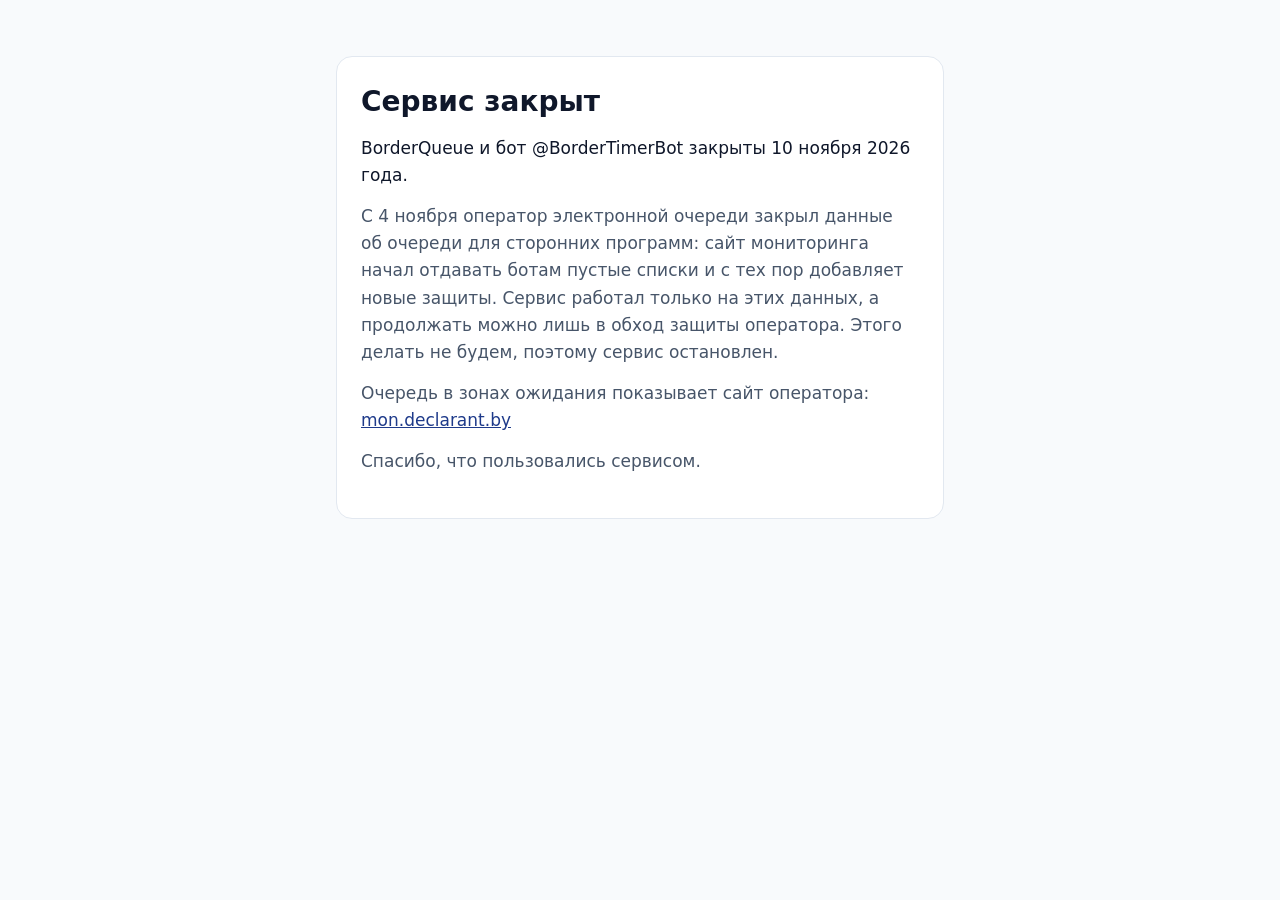
==== commit a0c42d8d: "feat: the service is closed The bot @BorderTimerBot and its API were shut down on 10.11.2026: from 0" ====
--- a/index.html
+++ b/index.html
@@ -3,29 +3,27 @@
 <head>
 <meta charset="utf-8">
 <meta name="viewport" content="width=device-width, initial-scale=1">
-<title>Очередь на границе с Польшей и Литвой сейчас онлайн: Брест, Брузги, Каменный лог, Бенякони</title>
-<meta name="description" content="Сколько ждать на границе с Польшей, Литвой и Латвией сегодня: машины в зоне ожидания на всех пунктах пропуска Беларуси, прогноз ожидания вызова и сколько ждали на самом деле. Онлайн, каждые 5 минут.">
+<title>Сервис закрыт · BorderQueue</title>
+<meta name="description" content="BorderQueue и бот @BorderTimerBot закрыты 10 ноября 2026 года. Очередь в зонах ожидания показывает сайт оператора электронной очереди.">
 <link rel="canonical" href="https://borderqueue.app/">
-<meta property="og:type" content="website">
-<meta property="og:title" content="Очередь на границе с Польшей и Литвой сейчас онлайн: Брест, Брузги, Каменный лог, Бенякони">
-<meta property="og:description" content="Сколько ждать на границе с Польшей, Литвой и Латвией сегодня: машины в зоне ожидания на всех пунктах пропуска Беларуси, прогноз ожидания вызова и сколько ждали на самом деле. Онлайн, каждые 5 минут.">
-<meta property="og:url" content="https://borderqueue.app/">
-<meta property="og:locale" content="ru_RU">
-<meta property="og:site_name" content="BorderQueue">
-<meta property="og:image" content="https://borderqueue.app/assets/og.png">
-<meta property="og:image:width" content="1200">
-<meta property="og:image:height" content="630">
-<meta property="og:image:alt" content="BorderQueue: очередь на границе Беларуси сейчас">
-<meta name="twitter:card" content="summary_large_image">
 <meta name="yandex-verification" content="3c50b49f162ca68e">
 <meta name="theme-color" content="#f8fafc">
 <link rel="icon" href="data:image/svg+xml,%3Csvg xmlns='http://www.w3.org/2000/svg' viewBox='0 0 32 32'%3E%3Crect width='32' height='32' rx='9' fill='%231e3a8a'/%3E%3Cpath d='M9 21.5h14M9 16h10M9 10.5h6' stroke='%2393c5fd' stroke-width='2.6' stroke-linecap='round'/%3E%3C/svg%3E">
-<link rel="preconnect" href="https://fonts.googleapis.com">
-<link rel="preconnect" href="https://fonts.gstatic.com" crossorigin>
-<link href="https://fonts.googleapis.com/css2?family=Manrope:wght@600;700&amp;family=Onest:wght@400;500;600;700&amp;display=swap" rel="stylesheet">
-<link rel="preconnect" href="https://borderqueueapi.onrender.com" crossorigin>
-<link rel="stylesheet" href="assets/style.css">
-<script src="assets/app.js" defer></script>
+<style>
+:root { --bg: #f8fafc; --card: #ffffff; --text: #0f172a; --muted: #475569; --accent: #1e3a8a; --line: #e2e8f0; }
+@media (prefers-color-scheme: dark) {
+  :root { --bg: #0b1120; --card: #111827; --text: #e5e7eb; --muted: #9ca3af; --accent: #93c5fd; --line: #1f2937; }
+}
+* { box-sizing: border-box; }
+body { margin: 0; background: var(--bg); color: var(--text);
+  font: 17px/1.6 system-ui, -apple-system, "Segoe UI", Roboto, sans-serif; }
+main { max-width: 640px; margin: 0 auto; padding: 56px 16px; }
+.card { background: var(--card); border: 1px solid var(--line); border-radius: 16px; padding: 28px 24px; }
+h1 { font-size: 28px; line-height: 1.2; margin: 0 0 16px; }
+p { margin: 0 0 14px; color: var(--muted); }
+p.lead { color: var(--text); }
+a { color: var(--accent); }
+</style>
 <script>
 (function(m,e,t,r,i,k,a){m[i]=m[i]||function(){(m[i].a=m[i].a||[]).push(arguments)};
 m[i].l=1*new Date();for (var j=0;j<document.scripts.length;j++){if(document.scripts[j].src===r){return;}}
@@ -33,56 +31,17 @@
 (window,document,"script","https://mc.yandex.ru/metrika/tag.js","ym");
 ym(113535938,"init",{clickmap:false,trackLinks:true,accurateTrackBounce:true,webvisor:false});
 </script>
+</head>
+<body>
+<main>
+<div class="card">
+<h1>Сервис закрыт</h1>
+<p class="lead">BorderQueue и бот @BorderTimerBot закрыты 10 ноября 2026 года.</p>
+<p>С 4 ноября оператор электронной очереди закрыл данные об очереди для сторонних программ: сайт мониторинга начал отдавать ботам пустые списки и с тех пор добавляет новые защиты. Сервис работал только на этих данных, а продолжать можно лишь в обход защиты оператора. Этого делать не будем, поэтому сервис остановлен.</p>
+<p>Очередь в зонах ожидания показывает сайт оператора: <a href="https://mon.declarant.by/#/zone" rel="noopener">mon.declarant.by</a></p>
+<p>Спасибо, что пользовались сервисом.</p>
+</div>
+</main>
 <noscript><div><img src="https://mc.yandex.ru/watch/113535938" style="position:absolute;left:-9999px" alt=""></div></noscript>
-</head>
-<body data-page="index" data-start="site">
-<header class="top">
-  <div class="wrap">
-    <a class="brand" href="index.html"><svg width="30" height="30" viewBox="0 0 32 32" aria-hidden="true"><rect width="32" height="32" rx="9" fill="#1e3a8a"/><path d="M9 21.5h14M9 16h10M9 10.5h6" stroke="#93c5fd" stroke-width="2.6" stroke-linecap="round"/></svg><span>BorderQueue</span></a>
-    <nav class="nav" aria-label="Разделы"><a href="index.html" class="hide-sm" aria-current="page">Сейчас</a><a href="weekend.html" class="">Выходные</a><a href="accuracy.html" class="hide-sm">Точность</a><a href="guide.html" class="hide-sm">Справка</a><a class="nav-bot" data-bot href="https://t.me/BorderTimerBot">Бот</a></nav>
-  </div>
-</header>
-<main class="wrap">
-<section class="hero">
-<p class="eyebrow">Выезд из Беларуси в Польшу, Литву и Латвию</p>
-<h1>Очередь на границе сейчас</h1>
-<p class="lead">Сколько ждать вызова, если зарегистрироваться сейчас, и сколько на самом деле ждали те, кого вызвали за последние три часа. По всем шести пунктам пропуска.</p>
-<div class="hero-actions"><a class="btn" data-bot href="https://t.me/BorderTimerBot"><svg width="20" height="20" viewBox="0 0 24 24" aria-hidden="true" fill="currentColor"><path d="M21.4 4.6 2.9 11.7c-1.3.5-1.2 1.2-.2 1.5l4.7 1.5 1.8 5.6c.2.6.4.8.8.8.4 0 .6-.2.9-.5l2.3-2.2 4.8 3.5c.9.5 1.5.2 1.7-.8l3.1-14.7c.3-1.3-.5-1.9-1.4-1.6zM9.6 14.3l8.8-5.6c.4-.3.8-.1.5.2l-7.3 6.6-.3 3.2-1.7-4.4z"/></svg>Напомнить в Telegram</a></div>
-<p class="status-line" id="updated" role="status"><span class="live" aria-hidden="true"></span><span>Загружаю данные…</span></p>
-<div class="stale" id="stale" role="status" hidden></div>
-</section>
-<noscript><p class="muted">Цифры подгружаются скриптом. Включи JavaScript или открой бота в Telegram.</p></noscript>
-<div class="grid" id="cards" aria-live="polite"><div class="card"><span class="skeleton"></span></div><div class="card"><span class="skeleton"></span></div><div class="card"><span class="skeleton"></span></div></div>
-<h2>Сколько ждать на границе с Польшей и Литвой</h2>
-<p>Очередь онлайн по каждому пункту пропуска, с графиком за сутки и таблицей выходных:</p>
-<ul class="cp-links">
-<li><a href="brest.html">Очередь Брест-Тересполь</a> <span class="muted">Польша</span><br><span class="small muted" data-snap="Brest"></span></li><li><a href="bruzgi.html">Очередь Брузги-Кузница</a> <span class="muted">Польша</span><br><span class="small muted" data-snap="Bruzgi"></span></li><li><a href="kamenny-log.html">Очередь Каменный лог-Мядининкай</a> <span class="muted">Литва</span><br><span class="small muted" data-snap="KamennyLog"></span></li><li><a href="benyakoni.html">Очередь Бенякони-Шальчининкай</a> <span class="muted">Литва</span><br><span class="small muted" data-snap="Benyakoni"></span></li><li><a href="berestovitsa.html">Очередь Берестовица-Бобровники</a> <span class="muted">Польша</span><br><span class="small muted" data-snap="Berestovitsa"></span></li><li><a href="grigorovshchina.html">Очередь Григоровщина-Патерниеки</a> <span class="muted">Латвия</span><br><span class="small muted" data-snap="Grigorovshchina"></span></li>
-</ul>
-<h2>Как читать цифры</h2>
-<p><strong>Ждать вызова, если встать сейчас</strong>: прогноз для машины, которая регистрируется прямо сейчас. Считается по тому, сколько машин обычно уходит из очереди в каждый час недели за последние четыре недели: ночью и в выходные вызывают иначе, чем днём в будни. На очереди от 400 машин вместо одной цифры показана вилка, в которую попадают 8 машин из 10.</p>
-<p><strong>Ждали за 3 часа</strong>: не прогноз, а факт. Сколько прошло от регистрации до вызова у машин, которых вызвали за последние три часа. Когда очередь быстро растёт или тает, эта цифра отстаёт от прогноза.</p>
-<p>Насколько прогнозу можно верить, показано на странице <a href="accuracy.html">точности</a>: на коротких очередях он почти всегда попадает в пределах часа, на длинных ошибается на часы.</p>
-<p class="muted small">Здесь только выезд из Беларуси: очередь в зоны ожидания перед белорусскими пунктами пропуска. Очередь на въезд в Беларусь и со стороны Польши, Литвы и Латвии не показывается.</p>
-<section class="cta" aria-labelledby="cta-title">
-  <div>
-    <h2 id="cta-title">Бот следит за очередью за тебя</h2>
-    <ul class="features">
-      <li><strong>Напомнит, когда регистрироваться.</strong> Скажи, к какому времени хочешь быть на границе, и бот напишет, когда пора вставать в очередь.</li>
-      <li><strong>Напишет, когда очередь дорастёт.</strong> Выбери пункт и число машин, и бот сообщит, как только очередь до него дойдёт.</li>
-      <li><strong>Последит за машиной после регистрации.</strong> Пришли номер, и бот покажет место в очереди, напишет примерно за час до вызова и сразу, как вызовут.</li>
-      <li><strong>Разбудит звонком.</strong> Если сообщение можно проспать, позвонит на телефон. Первый звонок бесплатно.</li>
-    </ul>
-  </div>
-  <a class="btn" data-bot href="https://t.me/BorderTimerBot"><svg width="20" height="20" viewBox="0 0 24 24" aria-hidden="true" fill="currentColor"><path d="M21.4 4.6 2.9 11.7c-1.3.5-1.2 1.2-.2 1.5l4.7 1.5 1.8 5.6c.2.6.4.8.8.8.4 0 .6-.2.9-.5l2.3-2.2 4.8 3.5c.9.5 1.5.2 1.7-.8l3.1-14.7c.3-1.3-.5-1.9-1.4-1.6zM9.6 14.3l8.8-5.6c.4-.3.8-.1.5.2l-7.3 6.6-.3 3.2-1.7-4.4z"/></svg>Открыть бота</a>
-</section>
-</main>
-<footer>
-  <div class="wrap">
-    <p id="totals">Ожидание измерено по сотням тысяч машин: от регистрации до вызова, как было на самом деле.</p>
-    <p>Данные электронной очереди на границе Беларуси, обновление каждые 5 минут. Это не официальный сайт пунктов пропуска: зарегистрироваться можно только через официальный сервис.</p>
-    <p>Посещения считает Яндекс Метрика, без записи действий на странице.</p>
-    <div class="links"><a href="brest.html">Брест</a> <a href="bruzgi.html">Брузги</a> <a href="kamenny-log.html">Каменный лог</a> <a href="benyakoni.html">Бенякони</a> <a href="berestovitsa.html">Берестовица</a> <a href="grigorovshchina.html">Григоровщина</a> <a href="weekend.html">Выходные</a> <a href="accuracy.html">Точность прогноза</a> <a href="guide.html">Как зарегистрироваться</a> <a data-bot href="https://t.me/BorderTimerBot">Телеграм-бот</a></div>
-  </div>
-</footer>
 </body>
 </html>
